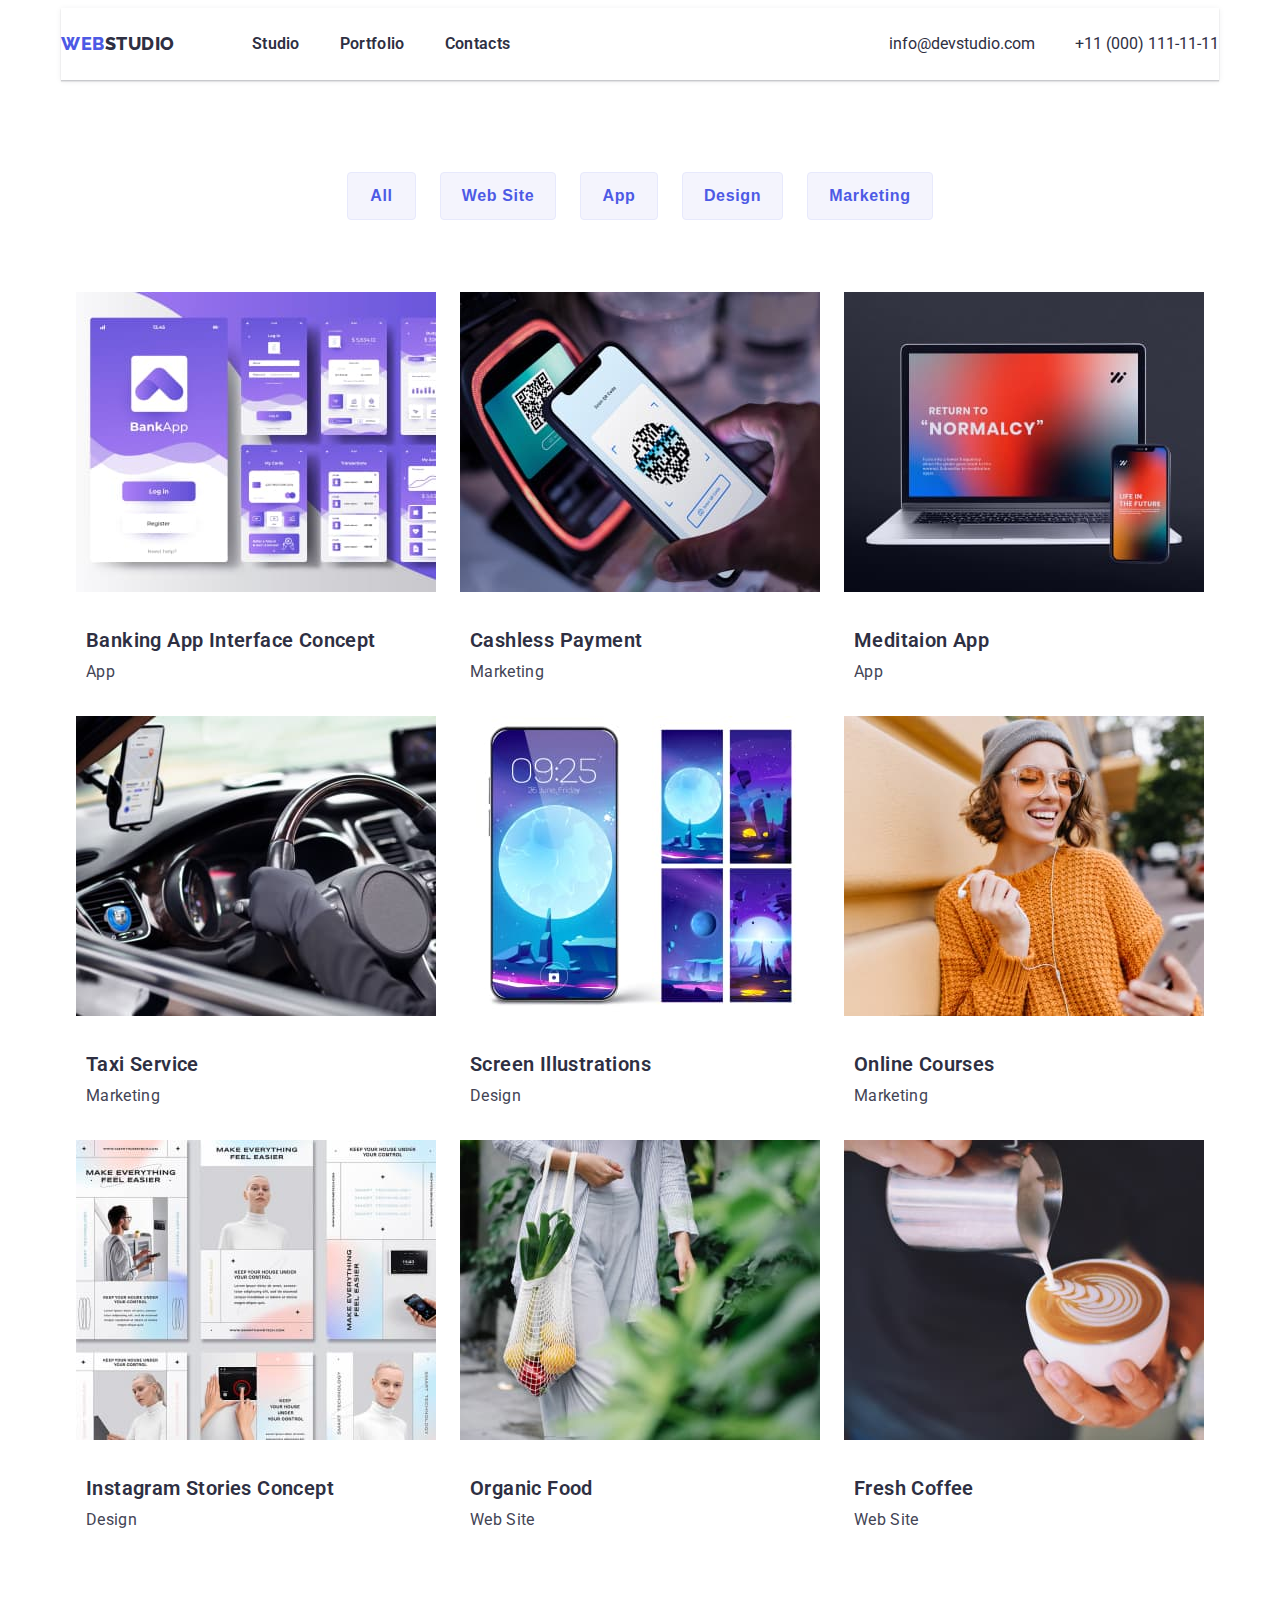
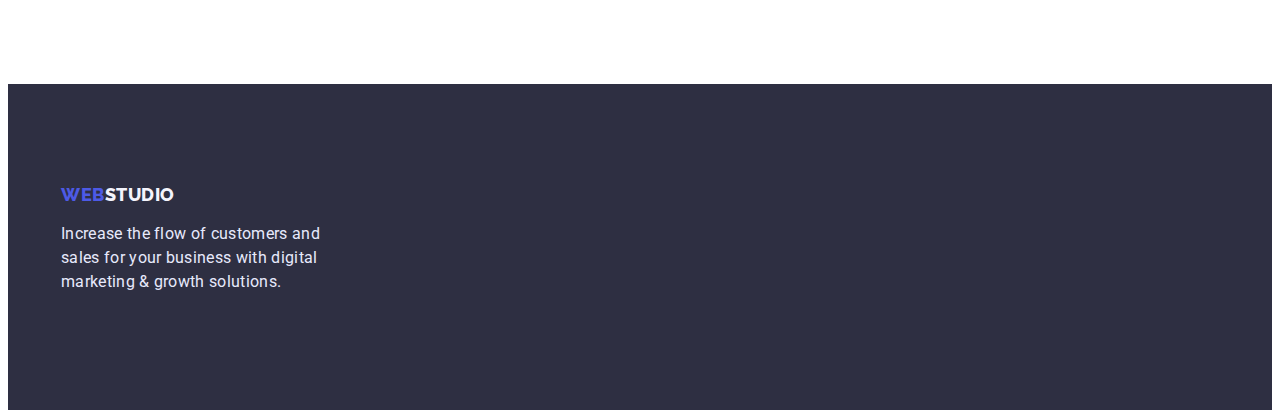
==== portfolio.html @ ec96e2e3 "task3" ====
<!DOCTYPE html>
<html lang="en">
  <head>
    <meta charset="UTF-8" />
    <meta http-equiv="X-UA-Compatible" content="IE=edge" />
    <meta name="viewport" content="width=device-width, initial-scale=1.0" />
    <title>Portfolio</title>
    <link rel="stylesheet" href="./css/style.css" />
    <link rel="preconnect" href="https://fonts.googleapis.com" />
    <link rel="preconnect" href="https://fonts.gstatic.com" crossorigin />
    <link
      href="https://fonts.googleapis.com/css2?family=Raleway:wght@700&family=Roboto:wght@400;500;700;900&display=swap"
      rel="stylesheet"
    />
  </head>
  <body>
    <header class="container">
      <div class="header-container">
        <nav class="nav-container">
          <a class="link" href="/"
            ><span class="web">Web</span><span class="studio">Studio</span></a
          >
          <ul class="nav">
            <li class="item"><a class="link" href="/">Studio</a></li>
            <li class="item">
              <a class="link" href="./portfolio.html">Portfolio</a>
            </li>
            <li class="item"><a class="link" href="">Contacts</a></li>
          </ul>
        </nav>
        <ul class="contacts">
          <li class="item">
            <a class="link" href="mailto:info@devstudio.com"
              >info@devstudio.com</a
            >
          </li>
          <li class="item">
            <a class="link" href="tel:+110001111111">+11 (000) 111-11-11</a>
          </li>
        </ul>
      </div>
    </header>
    <main>
      <section class="topics container">
        <h1 class="filter">The filter</h1>
        <ul class="filter-buttons">
          <li class="fiter-buttons-size">
            <button class="button2 all" type="button">All</button>
          </li>
          <li class="fiter-buttons-size">
            <button class="button2 web-site" type="button">Web Site</button>
          </li>
          <li class="fiter-buttons-size">
            <button class="button2 app" type="button">App</button>
          </li>
          <li class="fiter-buttons-size">
            <button class="button2 design" type="button">Design</button>
          </li>
          <li class="fiter-buttons-size">
            <button class="button2 marketing" type="button">Marketing</button>
          </li>
        </ul>
        <ul class="all-topics-list">
          <li class="list-discription">
            <img
              src="./images/board1.jpg"
              alt="Board with app's interfaces"
              width="360"
            />
            <h2 class="header-of-topics">Banking App Interface Concept</h2>
            <p class="topics-text">App</p>
          </li>
          <li class="list-discription">
            <img
              src="./images/qrcode.jpg"
              alt="Text on the violet background"
              width="360"
            />
            <h2 class="header-of-topics">Cashless Payment</h2>
            <p class="topics-text">Marketing</p>
          </li>
          <li class="list-discription">
            <img src="./images/devices.jpg" alt="Mac's devices" width="360" />
            <h2 class="header-of-topics">Meditaion App</h2>
            <p class="topics-text">App</p>
          </li>
          <li class="list-discription">
            <img
              src="./images/car.jpg"
              alt="Car, man is holdang a steering wheel"
              width="360"
            />
            <h2 class="header-of-topics">Taxi Service</h2>
            <p class="topics-text">Marketing</p>
          </li>
          <li class="list-discription">
            <img
              src="./images/screen.jpg"
              alt="The Moon illustration on the phone"
              width="360"
            />
            <h2 class="header-of-topics">Screen Illustrations</h2>
            <p class="topics-text">Design</p>
          </li>
          <li class="list-discription">
            <img
              src="./images/girl.jpg"
              alt="The girl is smilling and take a phone"
              width="360"
            />
            <h2 class="header-of-topics">Online Courses</h2>
            <p class="topics-text">Marketing</p>
          </li>
          <li class="list-discription">
            <img
              src="./images/board.jpg"
              alt="The artical at Instagram"
              width="360"
            />
            <h2 class="header-of-topics">Instagram Stories Concept</h2>
            <p class="topics-text">Design</p>
          </li>
          <li class="list-discription">
            <img
              src="./images/oranges.jpg"
              alt="Some fruits in the bag"
              width="360"
            />
            <h2 class="header-of-topics">Organic Food</h2>
            <p class="topics-text">Web Site</p>
          </li>
          <li class="list-discription">
            <img
              src="./images/coffee.jpg"
              alt="A cup of cappuccino"
              width="360"
            />
            <h2 class="header-of-topics">Fresh Coffee</h2>
            <p class="topics-text">Web Site</p>
          </li>
        </ul>
      </section>
    </main>
    <footer class="footer">
      <div class="container">
        <a class="link" href="/"
          ><span class="web-footer">Web</span
          ><span class="studio-footer">Studio</span></a
        >
        <p class="footer-description">
          Increase the flow of customers and sales for your business with
          digital marketing & growth solutions.
        </p>
      </div>
    </footer>
  </body>
</html>
---- css/style.css ----
:root {
  --basic-font-family: "Roboto", sans-serif;
  --logo-font-family: "Raleway";
  --basic-bakground-color: #ffffff;
  --brand-text-color: #4d5ae5;
  --heading-text-color: #2e2f42;
  --success-text-color: #31d0aa;
  --body-text-color: #434455;
  --subtl-text-color: #8e8f99;
  --accent-text-color: #e7e9fc;
  --light-text-color: #f4f4fd;
}
body {
  background-color: var(--basic-bakground-color);
  font-family: var(--basic-font-family);
  font-style: normal;
  font-weight: 400;
  color: var(--brand-text-color);
}

.container {
  width: 1158px;
  margin-left: auto;
  margin-right: auto;
  padding-left: 15px;
  padding-right: 15px;
}
.web {
  font-family: var(--logo-font-family);
  font-weight: 800;
  font-size: 18px;
  line-height: 1.3;
  color: var(--brand-text-color);
  letter-spacing: 0.03em;
  text-transform: uppercase;
}
.studio {
  font-family: var(--logo-font-family);
  font-weight: 800;
  font-size: 18px;
  line-height: 1.3;
  color: var(--heading-text-color);
  letter-spacing: 0.03em;
  text-transform: uppercase;
}
.header-container {
  display: flex;
  align-items: center;
  box-shadow: 0px 2px 1px rgba(46, 47, 66, 0.08),
    0px 1px 1px rgba(46, 47, 66, 0.16), 0px 1px 6px rgba(46, 47, 66, 0.08);
  border-left: 0;
  border-right: 0;
}
.nav-container {
  display: flex;
  align-items: center;
}
.nav {
  display: flex;
  margin-left: 77px;
  font-weight: 600;
  font-size: 16px;
  line-height: 1.5;
  letter-spacing: 0.02em;
  list-style-type: none;
  padding: 0;
  margin-top: 0;
  margin-bottom: 0;
}
.nav .item + .item {
  margin-left: 40px;
}
.nav .link {
  display: block;
  padding-top: 24px;
  padding-bottom: 24px;
}
.contacts {
  display: flex;
  font-size: 16px;
  line-height: 1.5;
  color: var(--body-text-color);
  list-style-type: none;
  margin: 0;
  padding: 0;
  margin-left: auto;
}
.contacts .item + .item {
  margin-left: 40px;
}
.link {
  text-decoration: none;
  color: var(--heading-text-color);
}
.link:hover {
  color: var(--body-text-color);
}
.link:focus {
  color: var(--brand-text-color);
}
.link2 {
  text-decoration: none;
  color: var(--body-text-color);
}
.link2:hover,
.link2:focus {
  color: var(--brand-text-color);
}
.section1 {
  display: flex;
  flex-direction: column;
  align-items: center;
  background-color: var(--heading-text-color);
  text-align: center;
  margin-top: 0;
  margin-bottom: 120px;
}
.header1 {
  font-weight: 600;
  font-size: 56px;
  line-height: 1.1;
  color: var(--basic-bakground-color);
  margin-top: 0;
  margin-bottom: 64px;
  width: 492px;
}
.button {
  font-family: var(--basic-font-family);
  width: 170px;
  height: 51px;
  left: 635px;
  top: 432px;
  background: var(--brand-text-color);
  box-shadow: 0px 4px 4px rgba(0, 0, 0, 0.15);
  border-radius: 4px;
  font-weight: 600;
  font-size: 16px;
  line-height: 1.2;
  color: var(--basic-bakground-color);
  letter-spacing: 0.04em;
  cursor: pointer;
}
.button:hover {
  background: #404bbf;
  box-shadow: 0px 1px 6px rgba(46, 47, 66, 0.08),
    0px 1px 1px rgba(46, 47, 66, 0.16), 0px 2px 1px rgba(46, 47, 66, 0.08);
}
.button:focus {
  left: 20px;
  top: 156px;
  background: #404bbf;
  box-shadow: 0px 4px 4px rgba(0, 0, 0, 0.15);
}
.header-none {
  display: none;
}
.main-2 {
  margin-top: 0;
  margin-bottom: 120px;
}
.our-advantages .item + .item {
  margin-left: 24px;
}
.our-advantages {
  display: flex;
  flex-direction: row;
  list-style-type: none;
  margin: 0;
  padding: 0;
}
.our-advantages .item {
  width: 264px;
}
.our-advantages .topics-our-advantages,
.our-advantages .text-our-advantages {
  margin: 0;
  padding: 0;
}
.topics-our-advantages {
  font-weight: 600;
  font-size: 20px;
  line-height: 1.2;
  letter-spacing: 0.02em;
  color: var(--heading-text-color);
  margin-bottom: 8px;
}
.text-our-advantages {
  font-size: 16px;
  line-height: 1.5;
  letter-spacing: 0.02em;
  color: var(--body-text-color);
}
.section2 {
  margin-bottom: 120px;
}
.section2 .header2 {
  text-align: center;
}
.section2 .header2,
.section2 .we-doing {
  margin-top: 0;
  padding: 0;
}
.header2 {
  margin-bottom: 72px;
  font-weight: 600;
  font-size: 36px;
  line-height: 1.1;
  letter-spacing: 0.02em;
  color: var(--heading-text-color);
}
.we-doing {
  display: flex;
}
.we-doing .item + .item {
  margin-left: 24px;
}
.we-doing,
.our-team {
  list-style-type: none;
}
.team-description {
  background-color: var(--basic-bakground-color);
}
.our-team {
  display: flex;
  justify-content: center;
  padding-bottom: 120px;
}
.our-team .team-description + .team-description {
  margin-left: 24px;
}
.section4 {
  background-color: var(--light-text-color);
}
.section4 .header2 {
  padding-top: 120px;
  text-align: center;
  margin-top: 0;
}
.our-employees {
  font-weight: 600;
  font-size: 20px;
  line-height: 1.2;
  letter-spacing: 0.02em;
  color: var(--heading-text-color);
}
.employeess-profession {
  font-size: 16px;
  line-height: 1.5;
  letter-spacing: 0.02em;
  color: var(--body-text-color);
}
.team-description .our-employees,
.team-description .employeess-profession {
  text-align: center;
}
.web-footer {
  font-family: var(--logo-font-family);
  font-style: normal;
  font-weight: 800;
  font-size: 18px;
  line-height: 1.2;
  letter-spacing: 0.03em;
  color: var(--brand-text-color);
  text-transform: uppercase;
}
.studio-footer {
  margin-bottom: 16px;
  font-family: var(--logo-font-family);
  font-style: normal;
  font-weight: 800;
  font-size: 18px;
  line-height: 1.2;
  letter-spacing: 0.03em;
  color: var(--light-text-color);
  text-transform: uppercase;
}
.footer {
  padding-top: 100px;
  padding-bottom: 100px;
  background-color: var(--heading-text-color);
}
.footer-description {
  width: 264px;
  font-size: 16px;
  line-height: 1.5;
  letter-spacing: 0.02em;
  color: var(--accent-text-color);
}

/*Portfolio css*/

.filter {
  display: none;
}
.topics {
  padding-top: 92px;
  margin-bottom: 120px;
}
.all-topics-list,
.filter-buttons {
  list-style-type: none;
  justify-content: center;
}
.filter-buttons .fiter-buttons-size + .fiter-buttons-size {
  margin-left: 24px;
}
.filter-buttons {
  display: flex;
  flex-direction: row;
  margin: 0;
  padding: 0;
  padding-bottom: 72px;
}
.all-topics-list {
  display: flex;
  flex-wrap: wrap;
}
.fiter-buttons-size {
  margin: 0;
  padding: 0;
  height: 48px;
  border-radius: 4px;
  font-weight: 600;
  font-size: 16px;
  line-height: 1.5;
  letter-spacing: 0.04em;
}
.button2 {
  margin: 0;
  padding: 0;
  height: 48px;
  background: var(--light-text-color);
  border: 1px solid var(--accent-text-color);
  color: var(--brand-text-color);
  border-radius: 4px;
  font-weight: 600;
  font-size: 16px;
  line-height: 1.5;
  letter-spacing: 0.04em;
  cursor: pointer;
}
.button2:hover {
  background: var(--brand-text-color);
  box-shadow: 0px 3px 1px rgba(0, 0, 0, 0.1), 0px 2px 1px rgba(0, 0, 0, 0.08),
    0px 2px 2px rgba(0, 0, 0, 0.12);
  color: var(--basic-bakground-color);
}
.button2:focus {
  background: var(--brand-text-color);
  box-shadow: 0px 3px 1px rgba(0, 0, 0, 0.1), 0px 2px 1px rgba(0, 0, 0, 0.08),
    0px 2px 2px rgba(0, 0, 0, 0.12);
  color: var(--basic-bakground-color);
}
.all {
  width: 69px;
}
.web-site {
  width: 116px;
}
.app {
  width: 78px;
}
.design {
  width: 101px;
}
.marketing {
  width: 126px;
}
.header-of-topics {
  font-weight: 600;
  font-size: 20px;
  line-height: 1.2;
  letter-spacing: 0.02em;
  color: var(--heading-text-color);
}
.topics-text {
  font-size: 16px;
  line-height: 1.5;
  letter-spacing: 0.02em;
  color: var(--body-text-color);
}
.all-topics-list,
.list-discription {
  margin: 0;
  padding: 0;
}
.all-topics-list .list-discription {
  margin-right: 24px;
}
.list-discription img,
.list-discription .header-of-topics,
.list-discription .topics-text {
  margin: 0;
  padding: 0;
}
.list-discription:nth-child(3n) {
  margin-right: 0;
}
.list-discription .header-of-topics {
  margin-top: 32px;
  margin-bottom: 8px;
  padding-left: 10px;
}
.list-discription .topics-text {
  margin-bottom: 32px;
  padding-left: 10px;
}
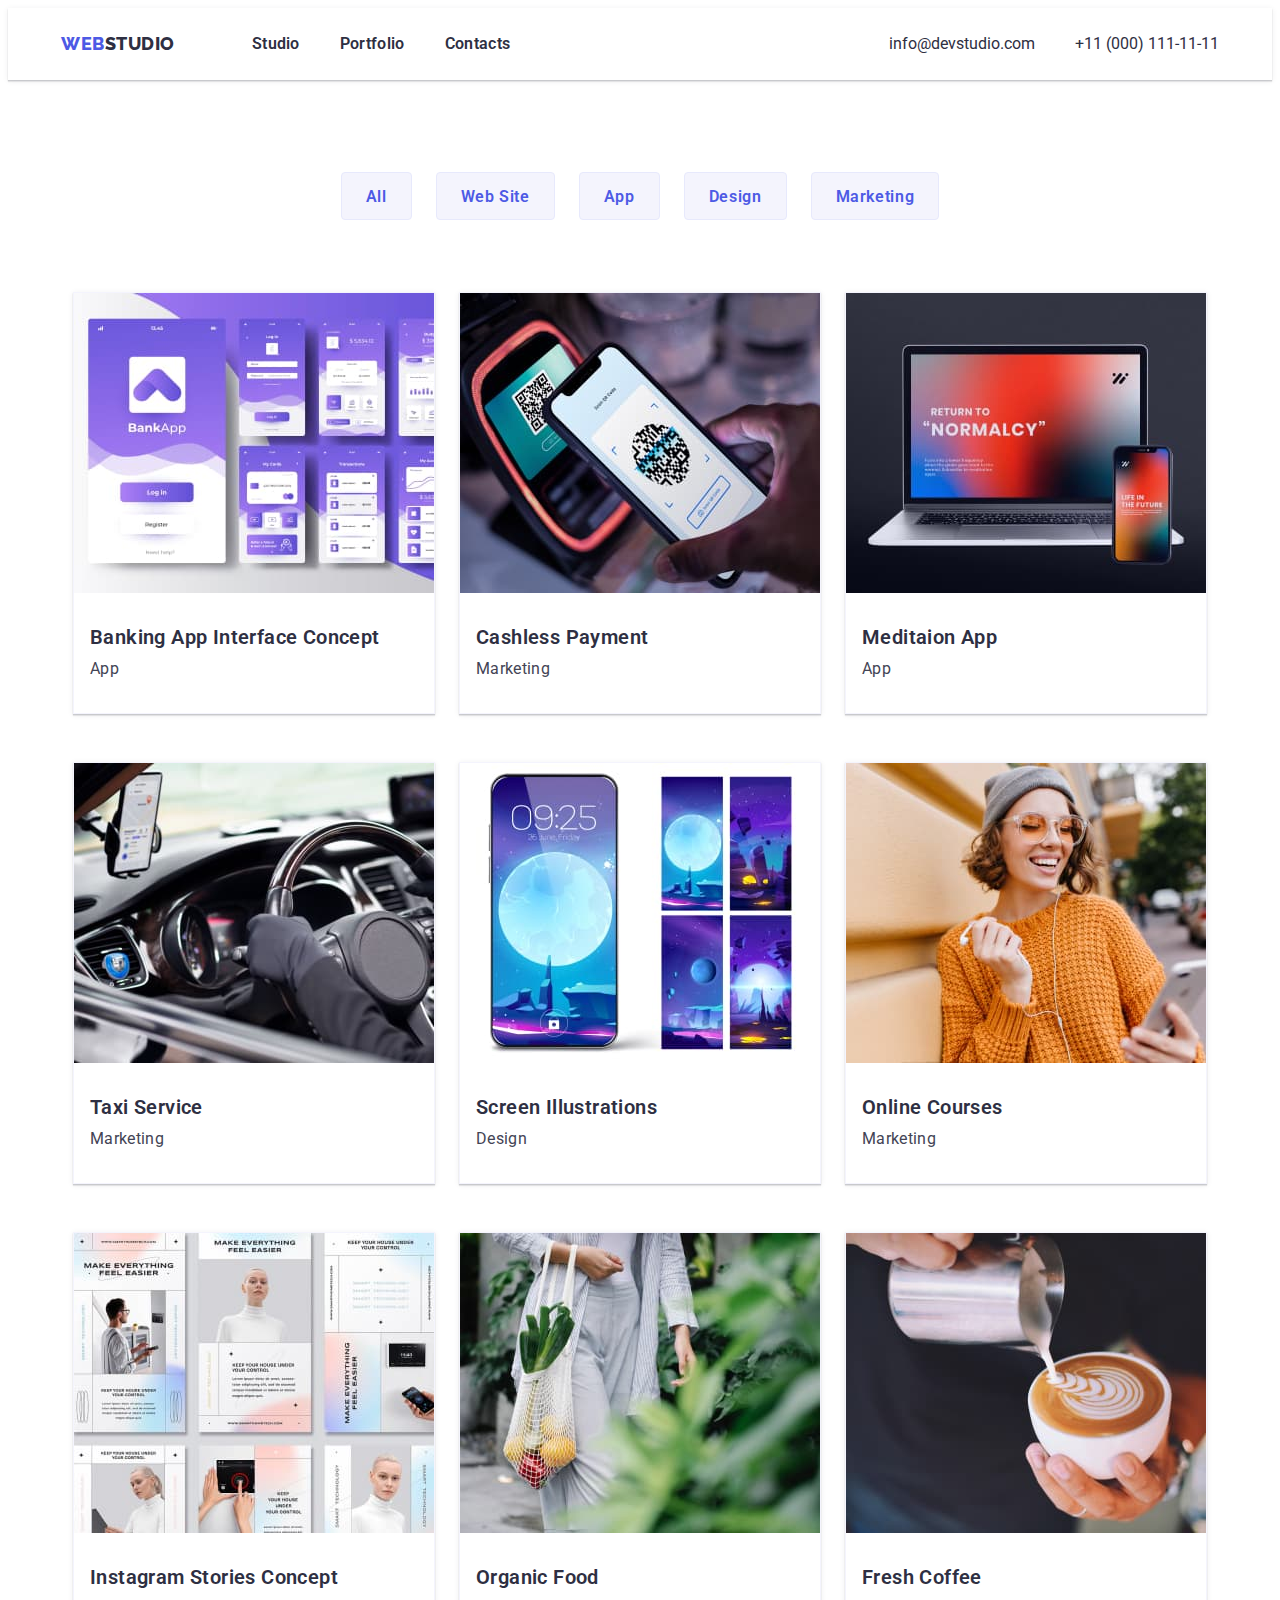
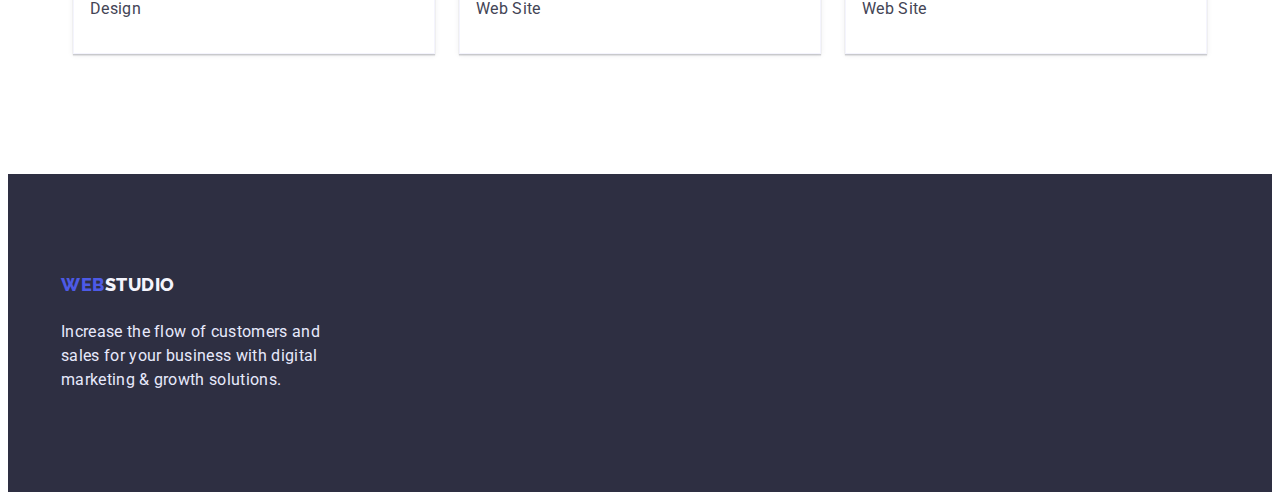
==== commit 84001fed: "task3" ====
--- a/portfolio.html
+++ b/portfolio.html
@@ -14,8 +14,8 @@
     />
   </head>
   <body>
-    <header class="container">
-      <div class="header-container">
+    <header class="header">
+      <div class="header-container container">
         <nav class="nav-container">
           <a class="link" href="/"
             ><span class="web">Web</span><span class="studio">Studio</span></a
@@ -41,104 +41,124 @@
       </div>
     </header>
     <main>
-      <section class="topics container">
-        <h1 class="filter">The filter</h1>
-        <ul class="filter-buttons">
-          <li class="fiter-buttons-size">
-            <button class="button2 all" type="button">All</button>
-          </li>
-          <li class="fiter-buttons-size">
-            <button class="button2 web-site" type="button">Web Site</button>
-          </li>
-          <li class="fiter-buttons-size">
-            <button class="button2 app" type="button">App</button>
-          </li>
-          <li class="fiter-buttons-size">
-            <button class="button2 design" type="button">Design</button>
-          </li>
-          <li class="fiter-buttons-size">
-            <button class="button2 marketing" type="button">Marketing</button>
-          </li>
-        </ul>
-        <ul class="all-topics-list">
-          <li class="list-discription">
-            <img
-              src="./images/board1.jpg"
-              alt="Board with app's interfaces"
-              width="360"
-            />
-            <h2 class="header-of-topics">Banking App Interface Concept</h2>
-            <p class="topics-text">App</p>
-          </li>
-          <li class="list-discription">
-            <img
-              src="./images/qrcode.jpg"
-              alt="Text on the violet background"
-              width="360"
-            />
-            <h2 class="header-of-topics">Cashless Payment</h2>
-            <p class="topics-text">Marketing</p>
-          </li>
-          <li class="list-discription">
-            <img src="./images/devices.jpg" alt="Mac's devices" width="360" />
-            <h2 class="header-of-topics">Meditaion App</h2>
-            <p class="topics-text">App</p>
-          </li>
-          <li class="list-discription">
-            <img
-              src="./images/car.jpg"
-              alt="Car, man is holdang a steering wheel"
-              width="360"
-            />
-            <h2 class="header-of-topics">Taxi Service</h2>
-            <p class="topics-text">Marketing</p>
-          </li>
-          <li class="list-discription">
-            <img
-              src="./images/screen.jpg"
-              alt="The Moon illustration on the phone"
-              width="360"
-            />
-            <h2 class="header-of-topics">Screen Illustrations</h2>
-            <p class="topics-text">Design</p>
-          </li>
-          <li class="list-discription">
-            <img
-              src="./images/girl.jpg"
-              alt="The girl is smilling and take a phone"
-              width="360"
-            />
-            <h2 class="header-of-topics">Online Courses</h2>
-            <p class="topics-text">Marketing</p>
-          </li>
-          <li class="list-discription">
-            <img
-              src="./images/board.jpg"
-              alt="The artical at Instagram"
-              width="360"
-            />
-            <h2 class="header-of-topics">Instagram Stories Concept</h2>
-            <p class="topics-text">Design</p>
-          </li>
-          <li class="list-discription">
-            <img
-              src="./images/oranges.jpg"
-              alt="Some fruits in the bag"
-              width="360"
-            />
-            <h2 class="header-of-topics">Organic Food</h2>
-            <p class="topics-text">Web Site</p>
-          </li>
-          <li class="list-discription">
-            <img
-              src="./images/coffee.jpg"
-              alt="A cup of cappuccino"
-              width="360"
-            />
-            <h2 class="header-of-topics">Fresh Coffee</h2>
-            <p class="topics-text">Web Site</p>
-          </li>
-        </ul>
+      <section class="topics">
+        <div class="container">
+          <h1 class="filter">The filter</h1>
+          <ul class="filter-buttons">
+            <li class="fiter-buttons-size">
+              <button class="button2" type="button">All</button>
+            </li>
+            <li class="fiter-buttons-size">
+              <button class="button2" type="button">Web Site</button>
+            </li>
+            <li class="fiter-buttons-size">
+              <button class="button2" type="button">App</button>
+            </li>
+            <li class="fiter-buttons-size">
+              <button class="button2" type="button">Design</button>
+            </li>
+            <li class="fiter-buttons-size">
+              <button class="button2" type="button">Marketing</button>
+            </li>
+          </ul>
+          <ul class="all-topics-list">
+            <li class="list-discription">
+              <img
+                src="./images/board1.jpg"
+                alt="Board with app's interfaces"
+                width="360"
+              />
+              <div class="topics-card">
+                <h2 class="header-of-topics">Banking App Interface Concept</h2>
+                <p class="topics-text">App</p>
+              </div>
+            </li>
+            <li class="list-discription">
+              <img
+                src="./images/qrcode.jpg"
+                alt="Text on the violet background"
+                width="360"
+              />
+              <div class="topics-card">
+                <h2 class="header-of-topics">Cashless Payment</h2>
+                <p class="topics-text">Marketing</p>
+              </div>
+            </li>
+            <li class="list-discription">
+              <img src="./images/devices.jpg" alt="Mac's devices" width="360" />
+              <div class="topics-card">
+                <h2 class="header-of-topics">Meditaion App</h2>
+                <p class="topics-text">App</p>
+              </div>
+            </li>
+            <li class="list-discription">
+              <img
+                src="./images/car.jpg"
+                alt="Car, man is holdang a steering wheel"
+                width="360"
+              />
+              <div class="topics-card">
+                <h2 class="header-of-topics">Taxi Service</h2>
+                <p class="topics-text">Marketing</p>
+              </div>
+            </li>
+            <li class="list-discription">
+              <img
+                src="./images/screen.jpg"
+                alt="The Moon illustration on the phone"
+                width="360"
+              />
+              <div class="topics-card">
+                <h2 class="header-of-topics">Screen Illustrations</h2>
+                <p class="topics-text">Design</p>
+              </div>
+            </li>
+            <li class="list-discription">
+              <img
+                src="./images/girl.jpg"
+                alt="The girl is smilling and take a phone"
+                width="360"
+              />
+              <div class="topics-card">
+                <h2 class="header-of-topics">Online Courses</h2>
+                <p class="topics-text">Marketing</p>
+              </div>
+            </li>
+            <li class="list-discription">
+              <img
+                src="./images/board.jpg"
+                alt="The artical at Instagram"
+                width="360"
+              />
+              <div class="topics-card">
+                <h2 class="header-of-topics">Instagram Stories Concept</h2>
+                <p class="topics-text">Design</p>
+              </div>
+            </li>
+            <li class="list-discription">
+              <img
+                src="./images/oranges.jpg"
+                alt="Some fruits in the bag"
+                width="360"
+              />
+              <div class="topics-card">
+                <h2 class="header-of-topics">Organic Food</h2>
+                <p class="topics-text">Web Site</p>
+              </div>
+            </li>
+            <li class="list-discription">
+              <img
+                src="./images/coffee.jpg"
+                alt="A cup of cappuccino"
+                width="360"
+              />
+              <div class="topics-card">
+                <h2 class="header-of-topics">Fresh Coffee</h2>
+                <p class="topics-text">Web Site</p>
+              </div>
+            </li>
+          </ul>
+        </div>
       </section>
     </main>
     <footer class="footer">
--- a/css/style.css
+++ b/css/style.css
@@ -10,6 +10,9 @@
   --accent-text-color: #e7e9fc;
   --light-text-color: #f4f4fd;
 }
+
+/* index.html */
+
 body {
   background-color: var(--basic-bakground-color);
   font-family: var(--basic-font-family);
@@ -20,10 +23,28 @@
 
 .container {
   width: 1158px;
-  margin-left: auto;
-  margin-right: auto;
+  margin: 0 auto;
   padding-left: 15px;
   padding-right: 15px;
+}
+
+img {
+  display: block;
+  min-width: 100%;
+  height: auto;
+}
+
+p,
+h1,
+h2,
+h3 {
+  margin: 0;
+}
+/* Header */
+
+.header {
+  box-shadow: 0px 2px 1px rgba(46, 47, 66, 0.08),
+    0px 1px 1px rgba(46, 47, 66, 0.16), 0px 1px 6px rgba(46, 47, 66, 0.08);
 }
 .web {
   font-family: var(--logo-font-family);
@@ -34,6 +55,7 @@
   letter-spacing: 0.03em;
   text-transform: uppercase;
 }
+
 .studio {
   font-family: var(--logo-font-family);
   font-weight: 800;
@@ -43,18 +65,17 @@
   letter-spacing: 0.03em;
   text-transform: uppercase;
 }
+
 .header-container {
   display: flex;
   align-items: center;
-  box-shadow: 0px 2px 1px rgba(46, 47, 66, 0.08),
-    0px 1px 1px rgba(46, 47, 66, 0.16), 0px 1px 6px rgba(46, 47, 66, 0.08);
-  border-left: 0;
-  border-right: 0;
-}
+}
+
 .nav-container {
   display: flex;
   align-items: center;
 }
+
 .nav {
   display: flex;
   margin-left: 77px;
@@ -67,14 +88,17 @@
   margin-top: 0;
   margin-bottom: 0;
 }
+
 .nav .item + .item {
   margin-left: 40px;
 }
+
 .nav .link {
   display: block;
   padding-top: 24px;
   padding-bottom: 24px;
 }
+
 .contacts {
   display: flex;
   font-size: 16px;
@@ -85,27 +109,36 @@
   padding: 0;
   margin-left: auto;
 }
+
 .contacts .item + .item {
   margin-left: 40px;
 }
+
 .link {
   text-decoration: none;
   color: var(--heading-text-color);
 }
+
 .link:hover {
   color: var(--body-text-color);
 }
+
 .link:focus {
   color: var(--brand-text-color);
 }
+
 .link2 {
   text-decoration: none;
   color: var(--body-text-color);
 }
+
 .link2:hover,
 .link2:focus {
   color: var(--brand-text-color);
 }
+
+/* Section1 - Hero */
+
 .section1 {
   display: flex;
   flex-direction: column;
@@ -113,8 +146,10 @@
   background-color: var(--heading-text-color);
   text-align: center;
   margin-top: 0;
-  margin-bottom: 120px;
-}
+  padding-top: 192px;
+  padding-bottom: 192px;
+}
+
 .header1 {
   font-weight: 600;
   font-size: 56px;
@@ -124,6 +159,7 @@
   margin-bottom: 64px;
   width: 492px;
 }
+
 .button {
   font-family: var(--basic-font-family);
   width: 170px;
@@ -140,27 +176,35 @@
   letter-spacing: 0.04em;
   cursor: pointer;
 }
+
 .button:hover {
   background: #404bbf;
   box-shadow: 0px 1px 6px rgba(46, 47, 66, 0.08),
     0px 1px 1px rgba(46, 47, 66, 0.16), 0px 2px 1px rgba(46, 47, 66, 0.08);
 }
+
 .button:focus {
   left: 20px;
   top: 156px;
   background: #404bbf;
   box-shadow: 0px 4px 4px rgba(0, 0, 0, 0.15);
 }
+
+/* section2 */
+
+.section2 {
+  padding-top: 120px;
+  padding-bottom: 120px;
+}
+
 .header-none {
   display: none;
 }
-.main-2 {
-  margin-top: 0;
-  margin-bottom: 120px;
-}
+
 .our-advantages .item + .item {
   margin-left: 24px;
 }
+
 .our-advantages {
   display: flex;
   flex-direction: row;
@@ -168,14 +212,17 @@
   margin: 0;
   padding: 0;
 }
+
 .our-advantages .item {
   width: 264px;
 }
+
 .our-advantages .topics-our-advantages,
 .our-advantages .text-our-advantages {
-  margin: 0;
-  padding: 0;
-}
+  margin-top: 0;
+  padding: 0;
+}
+
 .topics-our-advantages {
   font-weight: 600;
   font-size: 20px;
@@ -184,23 +231,20 @@
   color: var(--heading-text-color);
   margin-bottom: 8px;
 }
+
 .text-our-advantages {
   font-size: 16px;
   line-height: 1.5;
   letter-spacing: 0.02em;
   color: var(--body-text-color);
 }
-.section2 {
-  margin-bottom: 120px;
-}
-.section2 .header2 {
+
+/* Section3 */
+
+.section3 .header2 {
   text-align: center;
 }
-.section2 .header2,
-.section2 .we-doing {
-  margin-top: 0;
-  padding: 0;
-}
+
 .header2 {
   margin-bottom: 72px;
   font-weight: 600;
@@ -209,52 +253,78 @@
   letter-spacing: 0.02em;
   color: var(--heading-text-color);
 }
+
 .we-doing {
   display: flex;
-}
+  margin: 0;
+  padding: 0;
+}
+
 .we-doing .item + .item {
   margin-left: 24px;
 }
+
 .we-doing,
 .our-team {
   list-style-type: none;
 }
+
+/* Section4 */
+
 .team-description {
   background-color: var(--basic-bakground-color);
 }
+
 .our-team {
   display: flex;
-  justify-content: center;
-  padding-bottom: 120px;
-}
+}
+
 .our-team .team-description + .team-description {
   margin-left: 24px;
 }
+
 .section4 {
   background-color: var(--light-text-color);
-}
+  padding-top: 120px;
+  padding-bottom: 120px;
+}
+
 .section4 .header2 {
-  padding-top: 120px;
   text-align: center;
   margin-top: 0;
 }
+
 .our-employees {
   font-weight: 600;
   font-size: 20px;
   line-height: 1.2;
   letter-spacing: 0.02em;
   color: var(--heading-text-color);
-}
+  margin-bottom: 8px;
+}
+
 .employeess-profession {
   font-size: 16px;
   line-height: 1.5;
   letter-spacing: 0.02em;
   color: var(--body-text-color);
 }
+
 .team-description .our-employees,
 .team-description .employeess-profession {
   text-align: center;
 }
+
+.employess-card {
+  box-shadow: 0px 1px 6px rgba(46, 47, 66, 0.08),
+    0px 1px 1px rgba(46, 47, 66, 0.16), 0px 2px 1px rgba(46, 47, 66, 0.08);
+  border-radius: 0px 0px 4px 4px;
+  border-top: 0;
+  padding: 32px 16px;
+}
+
+/* Footer */
+
 .web-footer {
   font-family: var(--logo-font-family);
   font-style: normal;
@@ -265,8 +335,8 @@
   color: var(--brand-text-color);
   text-transform: uppercase;
 }
+
 .studio-footer {
-  margin-bottom: 16px;
   font-family: var(--logo-font-family);
   font-style: normal;
   font-weight: 800;
@@ -276,11 +346,18 @@
   color: var(--light-text-color);
   text-transform: uppercase;
 }
+
+.footer .container .link {
+  display: block;
+  margin-bottom: 24px;
+}
+
 .footer {
   padding-top: 100px;
   padding-bottom: 100px;
   background-color: var(--heading-text-color);
 }
+
 .footer-description {
   width: 264px;
   font-size: 16px;
@@ -294,18 +371,22 @@
 .filter {
   display: none;
 }
+
 .topics {
   padding-top: 92px;
-  margin-bottom: 120px;
-}
+  padding-bottom: 120px;
+}
+
 .all-topics-list,
 .filter-buttons {
   list-style-type: none;
   justify-content: center;
 }
+
 .filter-buttons .fiter-buttons-size + .fiter-buttons-size {
   margin-left: 24px;
 }
+
 .filter-buttons {
   display: flex;
   flex-direction: row;
@@ -313,10 +394,12 @@
   padding: 0;
   padding-bottom: 72px;
 }
+
 .all-topics-list {
   display: flex;
   flex-wrap: wrap;
 }
+
 .fiter-buttons-size {
   margin: 0;
   padding: 0;
@@ -327,13 +410,15 @@
   line-height: 1.5;
   letter-spacing: 0.04em;
 }
+
 .button2 {
   margin: 0;
-  padding: 0;
+  padding: 12px 24px;
   height: 48px;
   background: var(--light-text-color);
   border: 1px solid var(--accent-text-color);
   color: var(--brand-text-color);
+  font-family: var(--basic-font-family);
   border-radius: 4px;
   font-weight: 600;
   font-size: 16px;
@@ -341,33 +426,21 @@
   letter-spacing: 0.04em;
   cursor: pointer;
 }
+
 .button2:hover {
   background: var(--brand-text-color);
   box-shadow: 0px 3px 1px rgba(0, 0, 0, 0.1), 0px 2px 1px rgba(0, 0, 0, 0.08),
     0px 2px 2px rgba(0, 0, 0, 0.12);
   color: var(--basic-bakground-color);
 }
+
 .button2:focus {
   background: var(--brand-text-color);
   box-shadow: 0px 3px 1px rgba(0, 0, 0, 0.1), 0px 2px 1px rgba(0, 0, 0, 0.08),
     0px 2px 2px rgba(0, 0, 0, 0.12);
   color: var(--basic-bakground-color);
 }
-.all {
-  width: 69px;
-}
-.web-site {
-  width: 116px;
-}
-.app {
-  width: 78px;
-}
-.design {
-  width: 101px;
-}
-.marketing {
-  width: 126px;
-}
+
 .header-of-topics {
   font-weight: 600;
   font-size: 20px;
@@ -375,35 +448,32 @@
   letter-spacing: 0.02em;
   color: var(--heading-text-color);
 }
+
 .topics-text {
   font-size: 16px;
   line-height: 1.5;
   letter-spacing: 0.02em;
   color: var(--body-text-color);
 }
-.all-topics-list,
+
+.all-topics-list {
+  margin: 0;
+  padding: 0;
+  column-gap: 24px;
+  row-gap: 48px;
+}
+
 .list-discription {
-  margin: 0;
-  padding: 0;
-}
-.all-topics-list .list-discription {
-  margin-right: 24px;
-}
-.list-discription img,
-.list-discription .header-of-topics,
-.list-discription .topics-text {
-  margin: 0;
-  padding: 0;
-}
-.list-discription:nth-child(3n) {
-  margin-right: 0;
-}
-.list-discription .header-of-topics {
-  margin-top: 32px;
+  border: 0.5px solid #f4f4fd;
+  box-shadow: 0px 1px 6px rgba(46, 47, 66, 0.08),
+    0px 1px 1px rgba(46, 47, 66, 0.16), 0px 2px 1px rgba(46, 47, 66, 0.08);
+}
+
+.topics-card {
+  padding: 32px 16px;
+}
+
+.header-of-topics {
   margin-bottom: 8px;
-  padding-left: 10px;
-}
-.list-discription .topics-text {
-  margin-bottom: 32px;
-  padding-left: 10px;
-}
+}
+
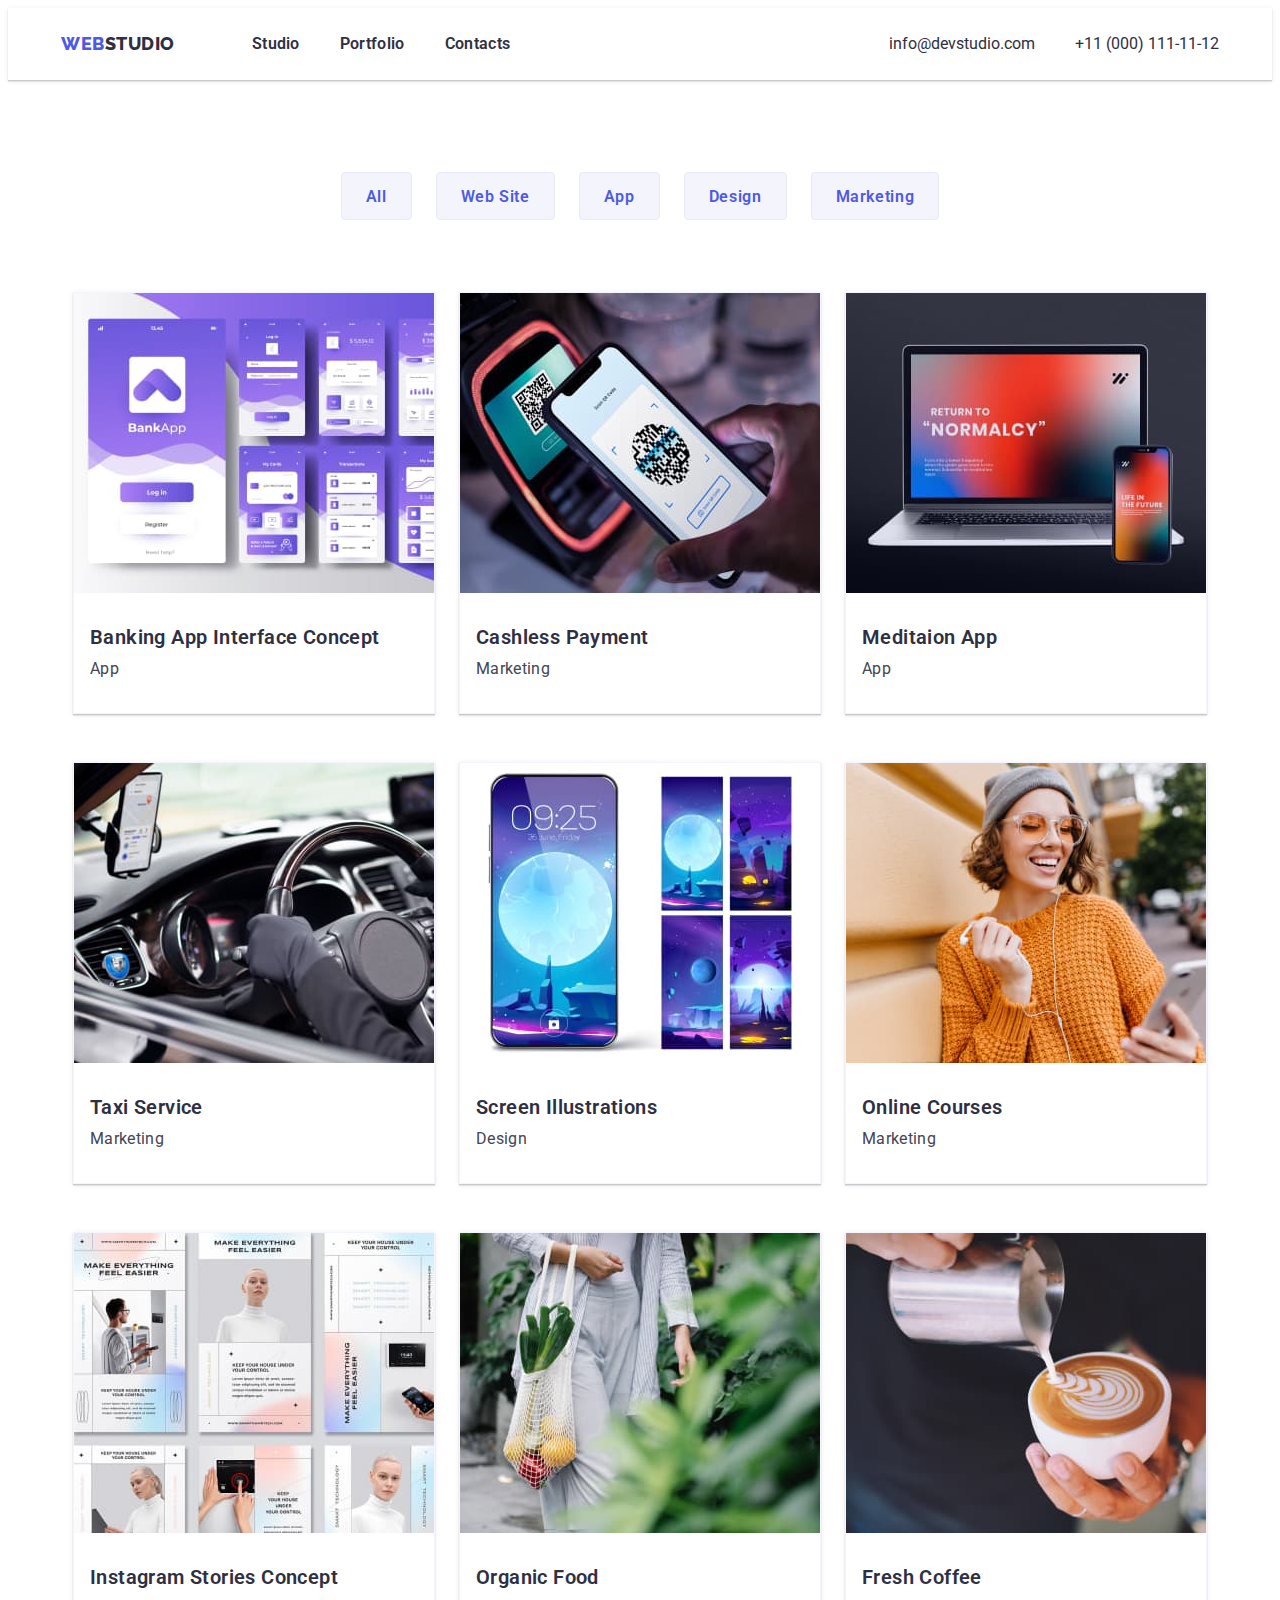
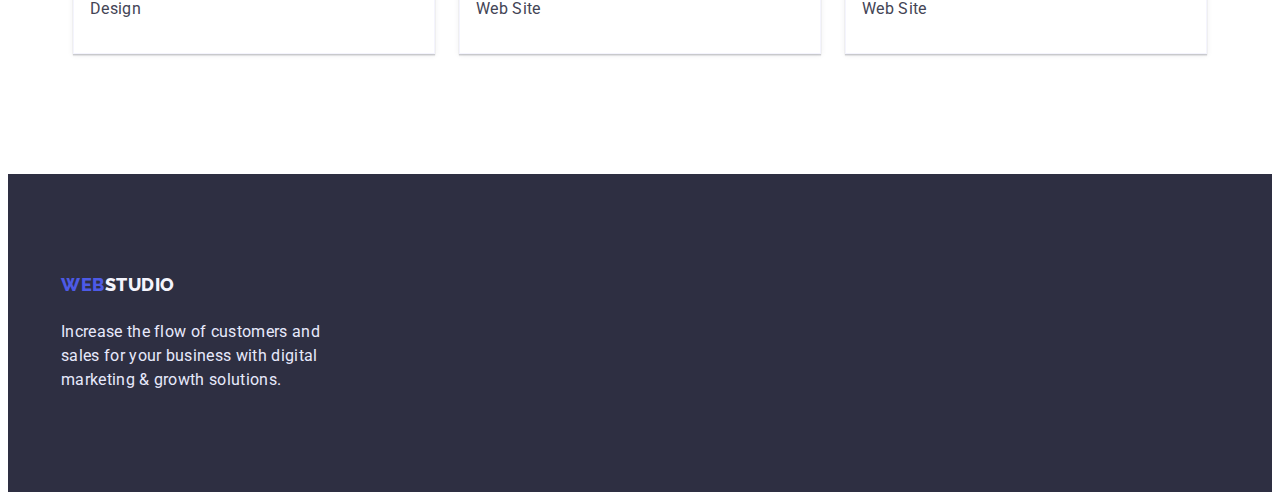
==== commit 6584d470: "task31" ====
--- a/portfolio.html
+++ b/portfolio.html
@@ -17,11 +17,11 @@
     <header class="header">
       <div class="header-container container">
         <nav class="nav-container">
-          <a class="link" href="/"
+          <a class="link" href="./"
             ><span class="web">Web</span><span class="studio">Studio</span></a
           >
           <ul class="nav">
-            <li class="item"><a class="link" href="/">Studio</a></li>
+            <li class="item"><a class="link" href="./">Studio</a></li>
             <li class="item">
               <a class="link" href="./portfolio.html">Portfolio</a>
             </li>
@@ -35,7 +35,7 @@
             >
           </li>
           <li class="item">
-            <a class="link" href="tel:+110001111111">+11 (000) 111-11-11</a>
+            <a class="link" href="tel:+110001111111">+11 (000) 111-11-12</a>
           </li>
         </ul>
       </div>
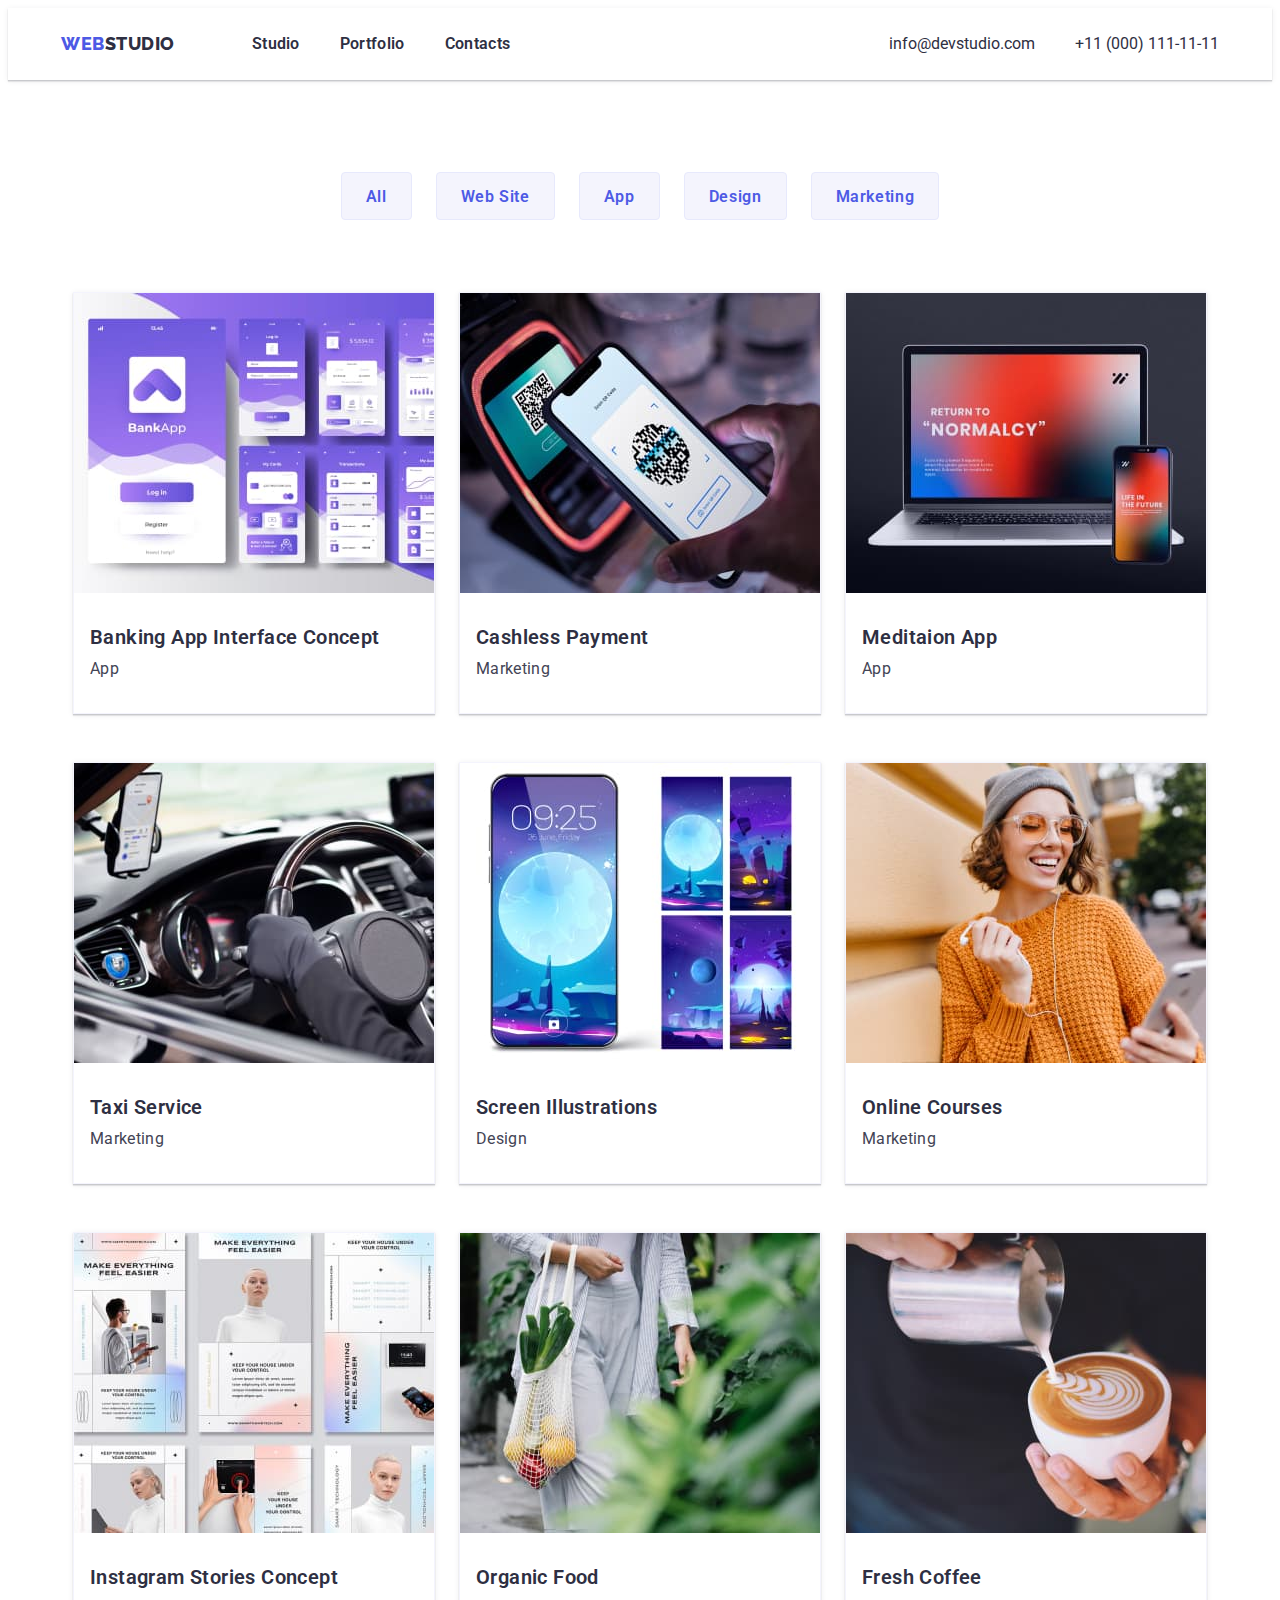
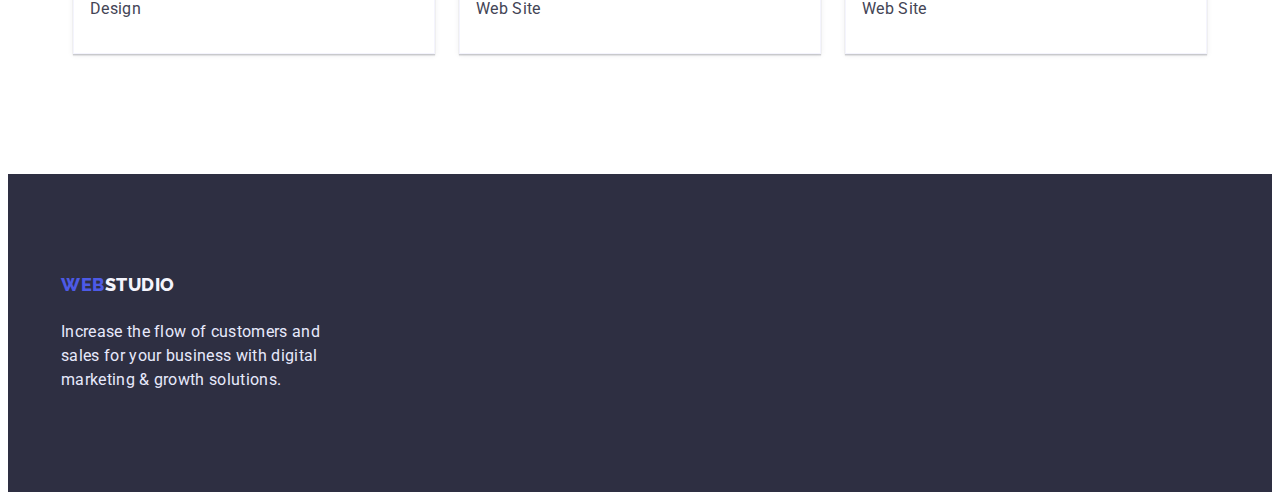
==== commit e23f2cb4: "task3" ====
--- a/portfolio.html
+++ b/portfolio.html
@@ -5,6 +5,13 @@
     <meta http-equiv="X-UA-Compatible" content="IE=edge" />
     <meta name="viewport" content="width=device-width, initial-scale=1.0" />
     <title>Portfolio</title>
+    <link
+      rel="stylesheet"
+      href="https://cdnjs.cloudflare.com/ajax/libs/modern-normalize/1.1.0/modern-normalize.min.css"
+      integrity="sha512-wpPYUAdjBVSE4KJnH1VR1HeZfpl1ub8YT/NKx4PuQ5NmX2tKuGu6U/JRp5y+Y8XG2tV+wKQpNHVUX03MfMFn9Q=="
+      crossorigin="anonymous"
+      referrerpolicy="no-referrer"
+    />
     <link rel="stylesheet" href="./css/style.css" />
     <link rel="preconnect" href="https://fonts.googleapis.com" />
     <link rel="preconnect" href="https://fonts.gstatic.com" crossorigin />
@@ -35,7 +42,7 @@
             >
           </li>
           <li class="item">
-            <a class="link" href="tel:+110001111111">+11 (000) 111-11-12</a>
+            <a class="link" href="tel:+110001111111">+11 (000) 111-11-11</a>
           </li>
         </ul>
       </div>
